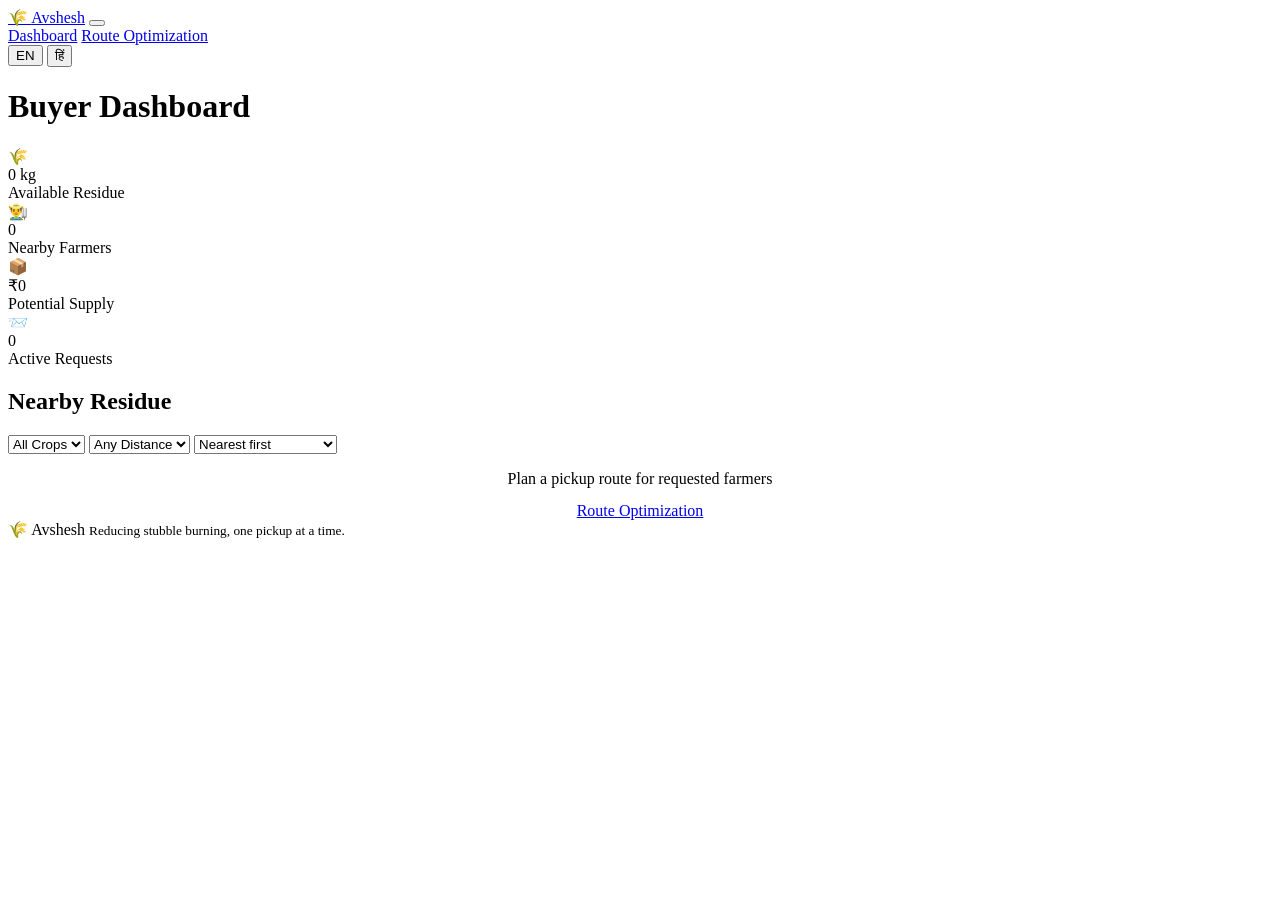
==== buyer.html @ 0f81f550 "Add files via upload" ====
<!DOCTYPE html>
<html lang="en">
<head>
<meta charset="UTF-8" />
<meta name="viewport" content="width=device-width, initial-scale=1.0" />
<title>Avshesh — Buyer Dashboard</title>
<link rel="stylesheet" href="css/style.css" />
<link rel="stylesheet" href="css/enhance.css" />
</head>
<body>

<nav class="navbar">
  <div class="container">
    <a href="index.html" class="brand"><span class="seed">🌾</span> <span data-i18n="brandName">Avshesh</span></a>
    <button class="nav-toggle" aria-label="Menu"><span></span><span></span><span></span></button>
    <div class="nav-links">
      <a href="buyer.html" data-i18n="navDashboard">Dashboard</a>
      <a href="route.html" data-i18n="navRoute">Route Optimization</a>
    </div>
    <div class="nav-actions">
      <div class="lang-switch">
        <button data-lang="en">EN</button>
        <button data-lang="hi">हिं</button>
      </div>
      <div id="nav-user-slot"></div>
    </div>
  </div>
</nav>

<header class="page-header">
  <div class="container page-enter">
    <h1 data-i18n="buyerHeaderTitle">Buyer Dashboard</h1>
    <p class="subtitle" id="buyer-sub"></p>

    <div class="stat-grid">
      <div class="stat-card"><div class="stat-icon">🌾</div><div class="stat-value" id="stat-available">0 kg</div><div class="stat-label" data-i18n="statAvailableResidue">Available Residue</div></div>
      <div class="stat-card"><div class="stat-icon">👨‍🌾</div><div class="stat-value" id="stat-farmers">0</div><div class="stat-label" data-i18n="statNearbyFarmers">Nearby Farmers</div></div>
      <div class="stat-card"><div class="stat-icon">📦</div><div class="stat-value" id="stat-supply">₹0</div><div class="stat-label" data-i18n="statPotentialSupply">Potential Supply</div></div>
      <div class="stat-card"><div class="stat-icon">📨</div><div class="stat-value" id="stat-requests">0</div><div class="stat-label" data-i18n="statActiveRequests">Active Requests</div></div>
    </div>
  </div>
</header>

<main class="container">
  <div class="panel">
    <h2 data-i18n="nearbyResidueTitle">Nearby Residue</h2>
    <div class="filter-bar" style="margin-top:16px;">
      <select id="filter-crop">
        <option value="">All Crops</option>
      </select>
      <select id="filter-distance">
        <option value="0">Any Distance</option>
        <option value="5">Within 5 km</option>
        <option value="10">Within 10 km</option>
        <option value="20">Within 20 km</option>
      </select>
      <select id="filter-sort">
        <option value="distance">Nearest first</option>
        <option value="price">Lowest price first</option>
        <option value="quantity">Largest quantity first</option>
      </select>
    </div>
    <div class="card-list" id="farmer-list"></div>
  </div>

  <div class="panel" style="text-align:center;">
    <p style="margin-bottom:14px;" data-i18n="planRouteCta">Plan a pickup route for requested farmers</p>
    <a href="route.html" class="btn btn-primary" data-i18n="navRoute">Route Optimization</a>
  </div>
</main>

<footer>
  <div class="container">
    <span class="brand"><span class="seed">🌾</span> <span data-i18n="brandName">Avshesh</span></span>
    <small data-i18n="footerTag">Reducing stubble burning, one pickup at a time.</small>
  </div>
</footer>

<div id="toast-stack"></div>

<script src="js/i18n.js"></script>
<script src="js/app.js"></script>
<script src="js/chatbot.js"></script>
<script src="js/onboarding.js"></script>
<script src="js/data.js"></script>
<script src="js/buyer.js"></script>
</body>
</html>
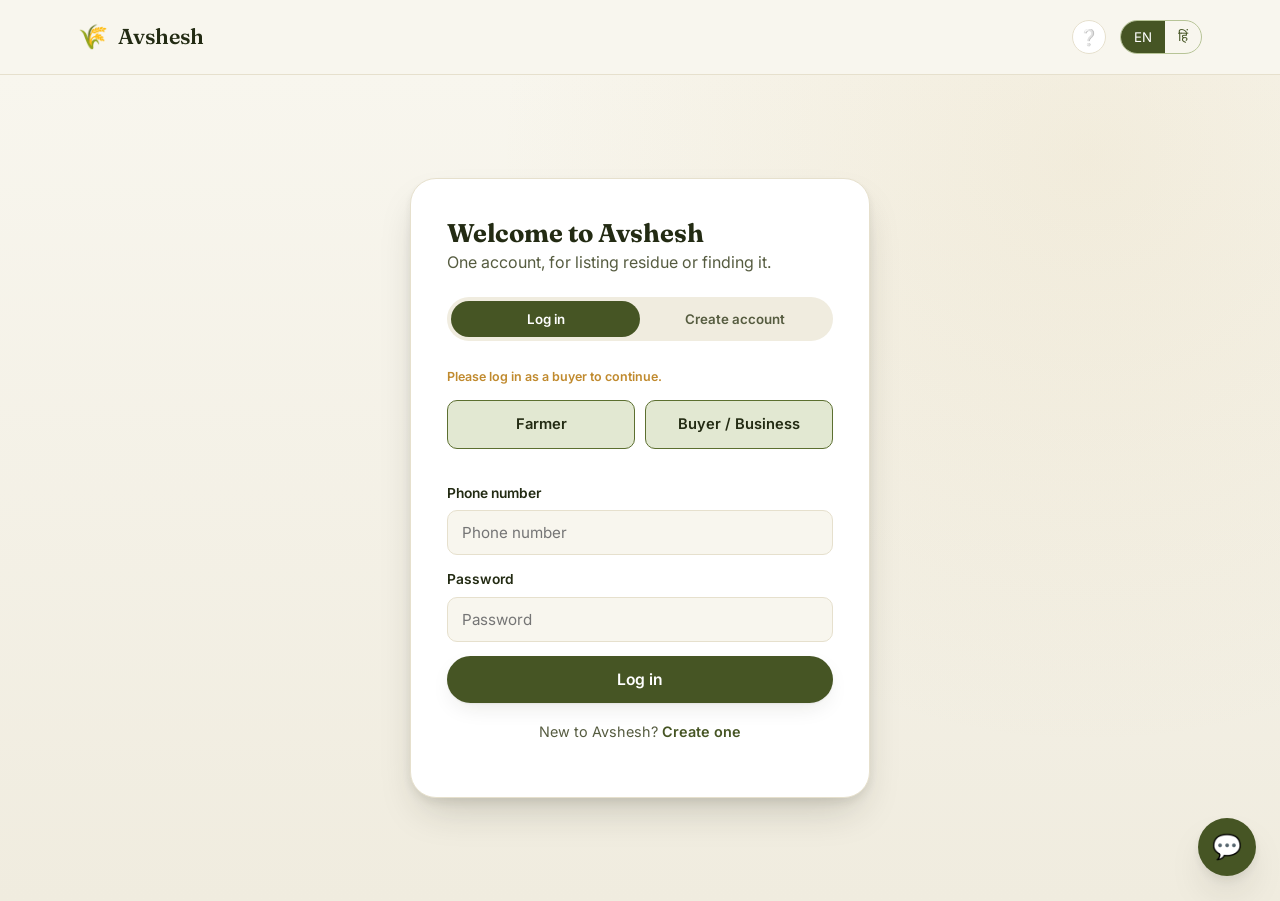
==== commit 43b381f0: "Add files via upload" ====
--- a/buyer.html
+++ b/buyer.html
@@ -4,8 +4,8 @@
 <meta charset="UTF-8" />
 <meta name="viewport" content="width=device-width, initial-scale=1.0" />
 <title>Avshesh — Buyer Dashboard</title>
-<link rel="stylesheet" href="css/style.css" />
-<link rel="stylesheet" href="css/enhance.css" />
+<link rel="stylesheet" href="style.css" />
+<link rel="stylesheet" href="enhance.css" />
 </head>
 <body>
 
@@ -78,11 +78,11 @@
 
 <div id="toast-stack"></div>
 
-<script src="js/i18n.js"></script>
-<script src="js/app.js"></script>
-<script src="js/chatbot.js"></script>
-<script src="js/onboarding.js"></script>
-<script src="js/data.js"></script>
-<script src="js/buyer.js"></script>
+<script src="i18n.js"></script>
+<script src="app.js"></script>
+<script src="chatbot.js"></script>
+<script src="onboarding.js"></script>
+<script src="data.js"></script>
+<script src="buyer.js"></script>
 </body>
 </html>
--- a/style.css
+++ b/style.css
@@ -0,0 +1,509 @@
+/* ============================================================
+   AVSHESH — Crop Residue Marketplace
+   Design tokens: olive green + off-white, warm harvest gold accent
+   ============================================================ */
+
+@import url('https://fonts.googleapis.com/css2?family=Fraunces:opsz,wght@9..144,400;9..144,500;9..144,600;9..144,700&family=Inter:wght@400;500;600;700&family=Noto+Sans+Devanagari:wght@400;500;600;700&display=swap');
+
+:root{
+  /* Core palette */
+  --olive-950:#232b13;
+  --olive-900:#33401b;
+  --olive-800:#465524;
+  --olive-700:#5c6f30;
+  --olive-600:#74883f;
+  --olive-500:#8a9c58;
+  --olive-300:#b7c497;
+  --olive-100:#e2e8d2;
+  --off-white:#f8f6ee;
+  --cream:#f0ecdf;
+  --cream-dark:#e6e0cd;
+  --gold:#c08a2e;
+  --gold-light:#e2b25c;
+  --ink:#232616;
+  --ink-soft:#565c40;
+  --white:#ffffff;
+  --danger:#a8432c;
+  --success:#3f6b3a;
+
+  /* Type */
+  --font-display:'Fraunces', 'Noto Sans Devanagari', serif;
+  --font-body:'Inter', 'Noto Sans Devanagari', sans-serif;
+
+  /* Shape */
+  --radius-sm:10px;
+  --radius-md:16px;
+  --radius-lg:26px;
+  --shadow-soft: 0 1px 2px rgba(35,38,22,0.06), 0 8px 24px -8px rgba(35,38,22,0.14);
+  --shadow-lift: 0 4px 8px rgba(35,38,22,0.08), 0 20px 40px -12px rgba(35,38,22,0.22);
+
+  --container: 1180px;
+}
+
+html[lang="hi"]{
+  --font-body:'Noto Sans Devanagari','Inter', sans-serif;
+  --font-display:'Noto Sans Devanagari','Fraunces', serif;
+}
+
+*,*::before,*::after{ box-sizing:border-box; }
+html{ scroll-behavior:smooth; }
+body{
+  margin:0;
+  background:var(--off-white);
+  color:var(--ink);
+  font-family:var(--font-body);
+  line-height:1.55;
+  -webkit-font-smoothing:antialiased;
+}
+img{ max-width:100%; display:block; }
+a{ color:inherit; text-decoration:none; }
+button{ font-family:inherit; }
+ul{ margin:0; padding:0; list-style:none; }
+h1,h2,h3,h4{ font-family:var(--font-display); color:var(--olive-950); margin:0 0 .4em; line-height:1.15; }
+p{ margin:0 0 1em; color:var(--ink-soft); }
+.container{ max-width:var(--container); margin:0 auto; padding:0 28px; }
+
+@media (prefers-reduced-motion: reduce){
+  *{ animation-duration:0.001ms !important; animation-iteration-count:1 !important; transition-duration:0.001ms !important; scroll-behavior:auto !important; }
+}
+
+:focus-visible{ outline:3px solid var(--gold); outline-offset:2px; border-radius:4px; }
+
+/* ---------------- Texture / field backdrop ---------------- */
+.field-texture{
+  background-image:
+    repeating-linear-gradient(100deg, rgba(90,105,50,0.05) 0px, rgba(90,105,50,0.05) 2px, transparent 2px, transparent 34px);
+}
+
+/* ---------------- Navbar ---------------- */
+.navbar{
+  position:sticky; top:0; z-index:50;
+  background:rgba(248,246,238,0.92);
+  backdrop-filter:blur(10px);
+  border-bottom:1px solid var(--cream-dark);
+}
+.navbar .container{
+  display:flex; align-items:center; justify-content:space-between;
+  height:74px;
+}
+.brand{
+  display:flex; align-items:center; gap:10px;
+  font-family:var(--font-display); font-weight:600; font-size:1.35rem;
+  color:var(--olive-950);
+}
+.brand .seed{ font-size:1.5rem; line-height:1; }
+.nav-links{ display:flex; align-items:center; gap:6px; }
+.nav-links a{
+  padding:9px 16px; border-radius:999px; font-weight:500; font-size:0.95rem;
+  color:var(--ink-soft); transition:background .18s ease, color .18s ease;
+  white-space:nowrap;
+}
+.nav-links a:hover, .nav-links a.active{ background:var(--olive-100); color:var(--olive-950); }
+.nav-actions{ display:flex; align-items:center; gap:10px; }
+.nav-toggle{ display:none; }
+
+.lang-switch{
+  display:flex; border:1.5px solid var(--olive-300); border-radius:999px; overflow:hidden;
+  font-size:.82rem; font-weight:600;
+}
+.lang-switch button{
+  padding:7px 13px; background:transparent; border:none; cursor:pointer; color:var(--olive-800);
+  transition:background .18s ease, color .18s ease;
+}
+.lang-switch button.active{ background:var(--olive-800); color:var(--white); }
+
+.user-chip{
+  display:flex; align-items:center; gap:8px; padding:6px 12px 6px 6px;
+  background:var(--cream); border-radius:999px; font-size:.85rem; font-weight:600; color:var(--olive-950);
+}
+.user-chip .avatar{
+  width:28px; height:28px; border-radius:50%; background:var(--olive-700); color:#fff;
+  display:flex; align-items:center; justify-content:center; font-size:.8rem; font-weight:700;
+}
+.logout-link{ font-size:.78rem; color:var(--ink-soft); margin-left:4px; }
+
+@media (max-width: 900px){
+  .nav-links{
+    position:fixed; inset:74px 0 auto 0; background:var(--off-white);
+    flex-direction:column; align-items:stretch; padding:10px 20px 20px;
+    border-bottom:1px solid var(--cream-dark); box-shadow:var(--shadow-soft);
+    transform:translateY(-8px); opacity:0; pointer-events:none; transition:all .2s ease;
+  }
+  .nav-links.open{ transform:translateY(0); opacity:1; pointer-events:auto; }
+  .nav-links a{ padding:12px 14px; }
+  .nav-toggle{
+    display:flex; flex-direction:column; gap:4px; background:none; border:none; cursor:pointer; padding:8px;
+  }
+  .nav-toggle span{ width:22px; height:2px; background:var(--olive-950); border-radius:2px; }
+}
+
+/* ---------------- Buttons ---------------- */
+.btn{
+  display:inline-flex; align-items:center; justify-content:center; gap:8px;
+  padding:13px 26px; border-radius:999px; font-weight:600; font-size:0.98rem;
+  border:1.5px solid transparent; cursor:pointer; transition:transform .16s ease, box-shadow .16s ease, background .16s ease, color .16s ease;
+  white-space:nowrap;
+}
+.btn:active{ transform:scale(0.97); }
+.btn-primary{ background:var(--olive-800); color:var(--white); box-shadow:var(--shadow-soft); }
+.btn-primary:hover{ background:var(--olive-900); box-shadow:var(--shadow-lift); }
+.btn-gold{ background:var(--gold); color:var(--white); box-shadow:var(--shadow-soft); }
+.btn-gold:hover{ background:#a87423; box-shadow:var(--shadow-lift); }
+.btn-outline{ background:transparent; border-color:var(--olive-700); color:var(--olive-900); }
+.btn-outline:hover{ background:var(--olive-100); }
+.btn-ghost{ background:transparent; color:var(--ink-soft); }
+.btn-ghost:hover{ color:var(--olive-950); }
+.btn-sm{ padding:8px 16px; font-size:.85rem; }
+.btn-block{ width:100%; }
+.btn[disabled]{ opacity:.5; cursor:not-allowed; }
+
+/* ---------------- Hero ---------------- */
+.hero{
+  position:relative; overflow:hidden;
+  padding:76px 0 60px;
+}
+.hero-grid{
+  display:grid; grid-template-columns:1.1fr 0.9fr; gap:56px; align-items:center;
+}
+.eyebrow-free-label{ /* just a small kicker, plain sentence case, no tracking/caps */
+  color:var(--gold); font-weight:600; font-size:.95rem; margin-bottom:14px;
+}
+.hero h1{
+  font-size:clamp(2.4rem, 4.4vw, 3.6rem); font-weight:600; letter-spacing:-0.01em;
+  max-width:12ch;
+}
+.hero p.lead{ font-size:1.15rem; max-width:46ch; color:var(--ink-soft); }
+.hero-actions{ display:flex; gap:14px; margin-top:30px; flex-wrap:wrap; }
+
+.role-card{
+  display:flex; align-items:center; gap:16px; padding:18px 22px; border-radius:var(--radius-md);
+  background:var(--white); box-shadow:var(--shadow-soft); border:1px solid var(--cream-dark);
+  transition:transform .18s ease, box-shadow .18s ease; min-width:230px;
+}
+.role-card:hover{ transform:translateY(-3px); box-shadow:var(--shadow-lift); }
+.role-card .icon{
+  width:48px; height:48px; border-radius:14px; display:flex; align-items:center; justify-content:center;
+  font-size:1.5rem; background:var(--olive-100); flex-shrink:0;
+}
+.role-card strong{ display:block; color:var(--olive-950); font-size:1.02rem; }
+.role-card span{ font-size:.85rem; color:var(--ink-soft); }
+
+/* Field illustration */
+.field-scene{
+  position:relative; height:380px; border-radius:var(--radius-lg);
+  background:linear-gradient(180deg, #eef1e0 0%, var(--cream) 55%, var(--olive-100) 100%);
+  overflow:hidden; box-shadow:var(--shadow-lift);
+}
+.field-scene svg{ position:absolute; inset:0; width:100%; height:100%; }
+.field-scene .sun{ animation:float-slow 6s ease-in-out infinite; }
+@keyframes float-slow{ 0%,100%{ transform:translateY(0);} 50%{ transform:translateY(-8px);} }
+.field-scene .stalk{ transform-origin:bottom center; animation:sway 4.5s ease-in-out infinite; }
+.field-scene .stalk:nth-child(odd){ animation-delay:.4s; }
+@keyframes sway{ 0%,100%{ transform:rotate(-2.5deg);} 50%{ transform:rotate(2.5deg);} }
+
+/* ---------------- Flow diagram ---------------- */
+.flow-section{ padding:70px 0; background:var(--cream); }
+.flow-row{
+  display:flex; align-items:center; justify-content:center; gap:0; flex-wrap:wrap; margin-top:36px;
+}
+.flow-step{
+  display:flex; flex-direction:column; align-items:center; gap:10px; width:150px; text-align:center;
+}
+.flow-step .bubble{
+  width:64px; height:64px; border-radius:50%; background:var(--white); box-shadow:var(--shadow-soft);
+  display:flex; align-items:center; justify-content:center; font-size:1.6rem; border:2px solid var(--olive-300);
+}
+.flow-step span{ font-size:.86rem; font-weight:600; color:var(--olive-950); }
+.flow-arrow{ color:var(--olive-500); font-size:1.4rem; padding:0 6px; }
+@media (max-width:900px){
+  .flow-row{ flex-direction:column; }
+  .flow-arrow{ transform:rotate(90deg); padding:6px 0; }
+}
+
+/* ---------------- Feature / stat cards ---------------- */
+.section{ padding:70px 0; }
+.section-head{ max-width:640px; margin:0 auto 40px; text-align:center; }
+.section-head h2{ font-size:clamp(1.7rem,3vw,2.3rem); }
+
+.card-grid{ display:grid; grid-template-columns:repeat(3, 1fr); gap:24px; }
+@media (max-width:900px){ .card-grid{ grid-template-columns:1fr; } }
+
+.feature-card{
+  background:var(--white); border-radius:var(--radius-md); padding:30px 26px;
+  border:1px solid var(--cream-dark); box-shadow:var(--shadow-soft);
+  transition:transform .18s ease, box-shadow .18s ease;
+}
+.feature-card:hover{ transform:translateY(-4px); box-shadow:var(--shadow-lift); }
+.feature-card .icon{
+  width:52px; height:52px; border-radius:14px; background:var(--olive-100); display:flex; align-items:center;
+  justify-content:center; font-size:1.5rem; margin-bottom:16px;
+}
+.feature-card h3{ font-size:1.1rem; }
+
+.impact-strip{
+  background:var(--olive-950); color:var(--white); border-radius:var(--radius-lg); padding:44px 36px;
+  display:grid; grid-template-columns:repeat(4,1fr); gap:24px; text-align:center;
+  background-image:radial-gradient(circle at 15% 20%, rgba(194,157,72,0.16), transparent 40%);
+}
+@media (max-width:900px){ .impact-strip{ grid-template-columns:repeat(2,1fr); } }
+.impact-strip .num{ font-family:var(--font-display); font-size:2.1rem; color:var(--gold-light); font-weight:600; }
+.impact-strip .label{ color:var(--olive-100); font-size:.9rem; margin-top:4px; }
+.impact-note{ text-align:center; font-size:.82rem; color:var(--ink-soft); margin-top:16px; font-style:italic; }
+
+/* ---------------- Dashboard layout ---------------- */
+.page-header{ padding:40px 0 8px; }
+.page-header h1{ font-size:1.9rem; }
+.page-header .subtitle{ color:var(--ink-soft); }
+
+.stat-grid{ display:grid; grid-template-columns:repeat(4, 1fr); gap:18px; margin:26px 0 10px; }
+@media (max-width:900px){ .stat-grid{ grid-template-columns:repeat(2,1fr); } }
+.stat-card{
+  background:var(--white); border:1px solid var(--cream-dark); border-radius:var(--radius-md);
+  padding:20px 20px; box-shadow:var(--shadow-soft);
+}
+.stat-card .stat-icon{ font-size:1.4rem; margin-bottom:8px; }
+.stat-card .stat-value{ font-family:var(--font-display); font-size:1.7rem; color:var(--olive-950); font-weight:600; }
+.stat-card .stat-label{ color:var(--ink-soft); font-size:.86rem; margin-top:2px; }
+
+.panel{
+  background:var(--white); border:1px solid var(--cream-dark); border-radius:var(--radius-lg);
+  padding:30px; box-shadow:var(--shadow-soft); margin-bottom:28px;
+}
+.panel h2{ font-size:1.3rem; }
+.two-col{ display:grid; grid-template-columns:1.1fr 0.9fr; gap:26px; align-items:start; }
+@media (max-width:980px){ .two-col{ grid-template-columns:1fr; } }
+
+/* Forms */
+.form-grid{ display:grid; grid-template-columns:1fr 1fr; gap:16px 18px; }
+@media (max-width:640px){ .form-grid{ grid-template-columns:1fr; } }
+.field{ display:flex; flex-direction:column; gap:6px; }
+.field.full{ grid-column:1 / -1; }
+.field label{ font-size:.86rem; font-weight:600; color:var(--olive-950); }
+.field input, .field select, .field textarea{
+  padding:12px 14px; border-radius:var(--radius-sm); border:1.5px solid var(--cream-dark);
+  background:var(--off-white); font-size:.95rem; font-family:inherit; color:var(--ink);
+  transition:border-color .16s ease, background .16s ease;
+}
+.field input:focus, .field select:focus, .field textarea:focus{
+  border-color:var(--olive-600); background:var(--white); outline:none;
+}
+.hint{ font-size:.78rem; color:var(--ink-soft); }
+
+/* Buyer / listing cards */
+.card-list{ display:flex; flex-direction:column; gap:16px; }
+.entity-card{
+  display:grid; grid-template-columns:auto 1fr auto; gap:18px; align-items:center;
+  background:var(--white); border:1px solid var(--cream-dark); border-radius:var(--radius-md);
+  padding:18px 20px; box-shadow:var(--shadow-soft); transition:box-shadow .18s ease, transform .18s ease;
+}
+.entity-card:hover{ box-shadow:var(--shadow-lift); transform:translateY(-2px); }
+@media (max-width:700px){ .entity-card{ grid-template-columns:1fr; text-align:left; } }
+.entity-avatar{
+  width:54px; height:54px; border-radius:14px; background:var(--olive-100); display:flex; align-items:center;
+  justify-content:center; font-size:1.5rem; flex-shrink:0;
+}
+.entity-main strong{ font-size:1.05rem; color:var(--olive-950); display:block; }
+.entity-meta{ display:flex; gap:14px; flex-wrap:wrap; margin-top:6px; font-size:.85rem; color:var(--ink-soft); }
+.entity-meta b{ color:var(--ink); }
+.entity-actions{ display:flex; flex-direction:column; align-items:flex-end; gap:8px; }
+@media (max-width:700px){ .entity-actions{ align-items:flex-start; flex-direction:row; flex-wrap:wrap; } }
+
+.match-badge{
+  display:inline-flex; align-items:center; gap:6px; font-weight:700; font-size:.86rem;
+  padding:5px 12px; border-radius:999px; background:var(--olive-100); color:var(--olive-900);
+}
+.match-badge.high{ background:#e4f0dc; color:var(--success); }
+.match-badge.mid{ background:#f4ecd6; color:var(--gold); }
+.match-badge.low{ background:#f2e3dd; color:var(--danger); }
+
+.tag{
+  display:inline-block; padding:4px 11px; border-radius:999px; font-size:.78rem; font-weight:600;
+  background:var(--cream); color:var(--olive-800);
+}
+.status-pill{ padding:4px 12px; border-radius:999px; font-size:.78rem; font-weight:700; }
+.status-pill.available{ background:#e4f0dc; color:var(--success); }
+.status-pill.pending{ background:#f4ecd6; color:var(--gold); }
+
+/* filters */
+.filter-bar{ display:flex; gap:12px; flex-wrap:wrap; margin-bottom:22px; }
+.filter-bar select, .filter-bar input{
+  padding:9px 14px; border-radius:999px; border:1.5px solid var(--cream-dark); background:var(--white);
+  font-size:.86rem; color:var(--ink);
+}
+
+/* Best match highlight box */
+.best-match-box{
+  border-radius:var(--radius-lg); padding:26px 28px; background:linear-gradient(135deg, var(--olive-800), var(--olive-950));
+  color:var(--white); position:relative; overflow:hidden;
+}
+.best-match-box::after{
+  content:"🌾"; position:absolute; right:-10px; bottom:-24px; font-size:7rem; opacity:.12;
+}
+.best-match-box .label{ font-size:.85rem; color:var(--olive-100); margin-bottom:6px; }
+.best-match-box .name{ font-family:var(--font-display); font-size:1.6rem; font-weight:600; }
+.best-match-box .row{ display:flex; gap:22px; margin-top:14px; flex-wrap:wrap; }
+.best-match-box .row div{ font-size:.9rem; color:var(--olive-100); }
+.best-match-box .row b{ display:block; color:var(--white); font-size:1.05rem; }
+
+/* Impact block */
+.impact-block{
+  border-radius:var(--radius-md); padding:22px 24px; background:var(--cream);
+  border:1px dashed var(--olive-500);
+}
+.impact-block .rows{ display:flex; gap:26px; margin-top:12px; flex-wrap:wrap; }
+.impact-block .rows div{ font-size:.9rem; }
+.impact-block .rows b{ display:block; font-size:1.3rem; color:var(--olive-900); font-family:var(--font-display); }
+.impact-block small{ display:block; margin-top:12px; color:var(--ink-soft); font-style:italic; }
+
+/* Route page */
+.route-map{
+  position:relative; background:linear-gradient(180deg, #eef1e0, var(--cream));
+  border-radius:var(--radius-lg); padding:30px; min-height:420px; box-shadow:var(--shadow-soft);
+  border:1px solid var(--cream-dark); overflow:hidden;
+}
+.route-svg{ width:100%; height:420px; }
+.route-path{ stroke:var(--olive-600); stroke-width:3; fill:none; stroke-dasharray:8 8; transition:d .5s ease; }
+.route-marker circle{ transition:cx .5s ease, cy .5s ease; }
+.route-marker text{ font-family:var(--font-body); font-size:12px; font-weight:600; fill:var(--olive-950); }
+.route-list{ display:flex; flex-direction:column; gap:10px; margin-top:18px; }
+.route-list li{
+  display:flex; align-items:center; gap:12px; padding:10px 14px; background:var(--white);
+  border-radius:var(--radius-sm); border:1px solid var(--cream-dark); font-size:.9rem;
+}
+.route-list .order-num{
+  width:26px; height:26px; border-radius:50%; background:var(--olive-800); color:#fff; font-weight:700;
+  font-size:.8rem; display:flex; align-items:center; justify-content:center; flex-shrink:0;
+}
+.ai-note{
+  font-size:.82rem; color:var(--ink-soft); background:var(--cream); padding:10px 16px; border-radius:var(--radius-sm);
+  display:inline-block; margin-top:10px; border-left:3px solid var(--gold);
+}
+
+/* ---------------- Login page ---------------- */
+.auth-wrap{
+  min-height:calc(100vh - 74px); display:flex; align-items:center; justify-content:center;
+  padding:50px 20px; background:
+    radial-gradient(circle at 85% 10%, rgba(194,157,72,0.10), transparent 45%),
+    linear-gradient(180deg, var(--off-white), var(--cream));
+}
+.auth-card{
+  width:100%; max-width:460px; background:var(--white); border-radius:var(--radius-lg);
+  box-shadow:var(--shadow-lift); padding:40px 36px; border:1px solid var(--cream-dark);
+  animation:rise-in .5s ease both;
+}
+@keyframes rise-in{ from{ opacity:0; transform:translateY(14px);} to{ opacity:1; transform:translateY(0);} }
+.auth-tabs{ display:flex; background:var(--cream); border-radius:999px; padding:4px; margin-bottom:26px; }
+.auth-tabs button{
+  flex:1; padding:10px; border:none; background:transparent; border-radius:999px; cursor:pointer;
+  font-weight:600; color:var(--ink-soft); transition:background .18s ease, color .18s ease;
+}
+.auth-tabs button.active{ background:var(--olive-800); color:#fff; }
+.role-toggle{ display:flex; gap:10px; margin-bottom:20px; }
+.role-toggle label{
+  flex:1; display:flex; align-items:center; justify-content:center; gap:8px; padding:12px;
+  border:1.5px solid var(--cream-dark); border-radius:var(--radius-sm); cursor:pointer; font-weight:600;
+  font-size:.92rem; color:var(--ink-soft); transition:all .16s ease;
+}
+.role-toggle input{ display:none; }
+.role-toggle input:checked + span{ color:var(--olive-950); }
+.role-toggle label:has(input:checked),
+.role-toggle label.is-selected{ border-color:var(--olive-700); background:var(--olive-100); color:var(--olive-950); }
+.auth-form{ display:flex; flex-direction:column; gap:14px; }
+.auth-switch{ text-align:center; margin-top:18px; font-size:.9rem; color:var(--ink-soft); }
+.auth-switch a{ color:var(--olive-800); font-weight:600; cursor:pointer; }
+.auth-error{ color:var(--danger); font-size:.85rem; display:none; }
+.auth-error.show{ display:block; }
+
+/* ---------------- Notifications (toast) ---------------- */
+#toast-stack{
+  position:fixed; top:90px; right:24px; z-index:200; display:flex; flex-direction:column; gap:12px;
+  max-width:340px;
+}
+.toast{
+  background:var(--olive-950); color:var(--white); padding:14px 18px; border-radius:var(--radius-sm);
+  box-shadow:var(--shadow-lift); font-size:.88rem; display:flex; gap:10px; align-items:flex-start;
+  animation:toast-in .3s ease both;
+}
+.toast .t-icon{ font-size:1.1rem; }
+.toast strong{ display:block; margin-bottom:2px; }
+.toast.leaving{ animation:toast-out .25s ease forwards; }
+@keyframes toast-in{ from{ opacity:0; transform:translateX(30px);} to{ opacity:1; transform:translateX(0);} }
+@keyframes toast-out{ to{ opacity:0; transform:translateX(30px) scale(.96);} }
+
+/* ---------------- Footer ---------------- */
+footer{ background:var(--olive-950); color:var(--olive-100); padding:36px 0; margin-top:40px; }
+footer .container{ display:flex; justify-content:space-between; align-items:center; flex-wrap:wrap; gap:14px; }
+footer .brand{ color:var(--white); }
+footer small{ color:var(--olive-300); }
+
+/* ---------------- Empty state ---------------- */
+.empty-state{ text-align:center; padding:40px 20px; color:var(--ink-soft); }
+.empty-state .icon{ font-size:2.4rem; margin-bottom:10px; }
+
+/* Fade-in for main content (one orchestrated reveal per page load) */
+.page-enter{ animation:page-in .5s ease both; }
+@keyframes page-in{ from{ opacity:0; transform:translateY(10px);} to{ opacity:1; transform:translateY(0);} }
+
+/* ============================================================
+   Interactive glow — cards glow toward the cursor on hover, and
+   buttons get a quick diagonal shine sweep. Purely a hover/pointer
+   response; respects prefers-reduced-motion via the rule above.
+   ============================================================ */
+.feature-card, .role-card, .stat-card, .entity-card,
+.best-match-box, .impact-block, .flow-step .bubble, .auth-card{
+  position:relative;
+  isolation:isolate;
+}
+.feature-card::before, .role-card::before, .stat-card::before, .entity-card::before,
+.best-match-box::before, .impact-block::before, .flow-step .bubble::before, .auth-card::before{
+  content:"";
+  position:absolute;
+  inset:0;
+  z-index:-1;
+  border-radius:inherit;
+  background:radial-gradient(160px circle at var(--mx,50%) var(--my,50%), rgba(255,255,255,0.9), rgba(255,255,255,0) 65%);
+  opacity:0;
+  transition:opacity .35s ease;
+  pointer-events:none;
+}
+.feature-card:hover::before, .role-card:hover::before, .stat-card:hover::before, .entity-card:hover::before,
+.best-match-box:hover::before, .impact-block:hover::before, .flow-step .bubble:hover::before, .auth-card:hover::before{
+  opacity:1;
+}
+/* Warm gold glow on the dark best-match panel instead of white */
+.best-match-box::before{
+  background:radial-gradient(220px circle at var(--mx,50%) var(--my,50%), rgba(226,178,92,0.55), rgba(226,178,92,0) 65%);
+}
+
+/* Buttons: quick shine sweep across on hover */
+.btn{ position:relative; overflow:hidden; isolation:isolate; }
+.btn::after{
+  content:"";
+  position:absolute;
+  top:0; left:-60%;
+  width:40%; height:100%;
+  background:linear-gradient(120deg, transparent, rgba(255,255,255,0.55), transparent);
+  transform:skewX(-20deg);
+  transition:left .55s ease;
+  pointer-events:none;
+  z-index:1;
+}
+.btn:hover::after{ left:130%; }
+
+/* Tiny sparkle accent that blinks on card hover, for a touch of glitter */
+.feature-card::after, .role-card::after, .entity-card::after{
+  content:"✦";
+  position:absolute;
+  top:14px; right:16px;
+  font-size:.85rem;
+  color:var(--gold-light);
+  opacity:0;
+  transform:scale(0.5) rotate(-15deg);
+  transition:opacity .3s ease, transform .3s ease;
+  pointer-events:none;
+  z-index:2;
+}
+.feature-card:hover::after, .role-card:hover::after, .entity-card:hover::after{
+  opacity:1;
+  transform:scale(1) rotate(0deg);
+}
--- a/enhance.css
+++ b/enhance.css
@@ -0,0 +1,173 @@
+/* ============================================================
+   AVSHESH — enhance.css
+   Styles for two additive features: the AI Chatbot Assistant and
+   the First-Time User Guided Tour. Built entirely from the design
+   tokens already defined in style.css (colors, radii, shadows,
+   fonts) so both features feel native to the existing site.
+   Load this file AFTER style.css.
+   ============================================================ */
+
+/* ---------------- Take Tour Again (navbar) ---------------- */
+.tour-restart-btn{
+  display:inline-flex; align-items:center; justify-content:center;
+  width:34px; height:34px; border-radius:50%; border:1.5px solid var(--cream-dark);
+  background:var(--white); color:var(--olive-800); font-size:1rem; cursor:pointer;
+  transition:background .16s ease, border-color .16s ease, transform .16s ease;
+  margin-right:4px; flex-shrink:0;
+}
+.tour-restart-btn:hover{ background:var(--olive-100); border-color:var(--olive-500); transform:translateY(-1px); }
+
+/* ================================================================
+   CHATBOT
+   ================================================================ */
+.av-chat-fab{
+  position:fixed; right:24px; bottom:24px; z-index:400;
+  width:58px; height:58px; border-radius:50%; border:none; cursor:pointer;
+  background:var(--olive-800); color:var(--white); box-shadow:var(--shadow-lift);
+  display:flex; align-items:center; justify-content:center; font-size:1.5rem;
+  transition:transform .18s ease, background .18s ease;
+}
+.av-chat-fab:hover{ background:var(--olive-900); transform:translateY(-2px) scale(1.04); }
+.av-chat-fab:active{ transform:scale(0.95); }
+.av-chat-fab-icon{ line-height:1; }
+
+.av-chat-panel{
+  position:fixed; right:24px; bottom:94px; z-index:401;
+  width:360px; max-width:calc(100vw - 32px);
+  height:min(520px, calc(100vh - 140px));
+  background:var(--white); border-radius:var(--radius-lg); border:1px solid var(--cream-dark);
+  box-shadow:var(--shadow-lift); display:flex; flex-direction:column; overflow:hidden;
+  opacity:0; transform:translateY(16px) scale(0.98); pointer-events:none;
+  transition:opacity .2s ease, transform .2s ease;
+}
+.av-chat-panel.open{ opacity:1; transform:translateY(0) scale(1); pointer-events:auto; }
+.av-chat-panel[hidden]{ display:none; }
+
+.av-chat-header{
+  background:var(--olive-950); color:var(--white); padding:16px 18px;
+  display:flex; align-items:center; justify-content:space-between; flex-shrink:0;
+  background-image:radial-gradient(circle at 90% 0%, rgba(226,178,92,0.18), transparent 55%);
+}
+.av-chat-header-title{ display:flex; align-items:center; gap:10px; }
+.av-chat-avatar{
+  width:34px; height:34px; border-radius:50%; background:rgba(255,255,255,0.14);
+  display:flex; align-items:center; justify-content:center; font-size:1.1rem; flex-shrink:0;
+}
+.av-chat-header-title strong{ display:block; font-family:var(--font-display); font-size:.98rem; }
+.av-chat-header-title span{ display:block; font-size:.74rem; color:var(--olive-100); margin-top:1px; }
+.av-chat-close{
+  background:none; border:none; color:var(--olive-100); font-size:1rem; cursor:pointer;
+  width:28px; height:28px; border-radius:50%; display:flex; align-items:center; justify-content:center;
+  transition:background .16s ease, color .16s ease;
+}
+.av-chat-close:hover{ background:rgba(255,255,255,0.12); color:var(--white); }
+
+.av-chat-messages{
+  flex:1; overflow-y:auto; padding:16px 16px 6px; display:flex; flex-direction:column; gap:10px;
+  background:var(--off-white);
+}
+.av-chat-msg{
+  max-width:82%; padding:10px 13px; border-radius:14px; font-size:.88rem; line-height:1.45;
+  animation:av-msg-in .22s ease both;
+}
+@keyframes av-msg-in{ from{ opacity:0; transform:translateY(6px);} to{ opacity:1; transform:translateY(0);} }
+.av-chat-msg-bot{
+  align-self:flex-start; background:var(--olive-100); color:var(--ink); border-bottom-left-radius:4px;
+}
+.av-chat-msg-user{
+  align-self:flex-end; background:var(--olive-800); color:var(--white); border-bottom-right-radius:4px;
+}
+.av-chat-typing{ display:flex; gap:4px; align-items:center; padding:12px 14px; }
+.av-chat-typing span{
+  width:6px; height:6px; border-radius:50%; background:var(--olive-700); opacity:.6;
+  animation:av-typing 1s ease-in-out infinite;
+}
+.av-chat-typing span:nth-child(2){ animation-delay:.15s; }
+.av-chat-typing span:nth-child(3){ animation-delay:.3s; }
+@keyframes av-typing{ 0%,60%,100%{ transform:translateY(0); opacity:.5; } 30%{ transform:translateY(-4px); opacity:1; } }
+
+.av-chat-suggestions{
+  display:flex; flex-wrap:wrap; gap:8px; padding:10px 16px; background:var(--off-white); flex-shrink:0;
+}
+.av-chat-chip{
+  background:var(--white); border:1.5px solid var(--cream-dark); color:var(--olive-900);
+  padding:7px 12px; border-radius:999px; font-size:.78rem; font-weight:600; cursor:pointer;
+  transition:background .16s ease, border-color .16s ease;
+}
+.av-chat-chip:hover{ background:var(--olive-100); border-color:var(--olive-500); }
+
+.av-chat-input-row{
+  display:flex; gap:8px; padding:12px; border-top:1px solid var(--cream-dark); background:var(--white); flex-shrink:0;
+}
+.av-chat-input{
+  flex:1; padding:11px 14px; border-radius:999px; border:1.5px solid var(--cream-dark);
+  background:var(--off-white); font-size:.88rem; font-family:inherit; color:var(--ink);
+  transition:border-color .16s ease, background .16s ease;
+}
+.av-chat-input:focus{ outline:none; border-color:var(--olive-600); background:var(--white); }
+.av-chat-send{
+  width:42px; height:42px; border-radius:50%; border:none; background:var(--olive-800); color:var(--white);
+  font-size:1rem; cursor:pointer; flex-shrink:0; display:flex; align-items:center; justify-content:center;
+  transition:background .16s ease, transform .16s ease;
+}
+.av-chat-send:hover{ background:var(--olive-900); }
+.av-chat-send:active{ transform:scale(0.94); }
+
+@media (max-width:560px){
+  .av-chat-fab{ right:16px; bottom:16px; width:54px; height:54px; }
+  .av-chat-panel{
+    right:8px; left:8px; bottom:8px; width:auto; max-width:none;
+    height:min(72vh, 560px); border-radius:var(--radius-lg);
+  }
+}
+
+/* ================================================================
+   ONBOARDING TOUR
+   ================================================================ */
+.av-tour-overlay{ position:fixed; inset:0; z-index:500; pointer-events:none; }
+
+.av-tour-spotlight{
+  position:fixed; border-radius:14px; border:2px solid var(--gold-light);
+  box-shadow:0 0 0 9999px rgba(35,38,22,0.58), var(--shadow-lift);
+  transition:top .35s ease, left .35s ease, width .35s ease, height .35s ease, opacity .25s ease;
+  pointer-events:none;
+}
+
+.av-tour-tooltip{
+  position:fixed; z-index:501; width:300px; max-width:calc(100vw - 24px);
+  background:var(--white); border-radius:var(--radius-md); box-shadow:var(--shadow-lift);
+  padding:18px 20px; pointer-events:auto;
+  animation:av-tour-in .25s ease both;
+}
+@keyframes av-tour-in{ from{ opacity:0; transform:translateY(8px);} to{ opacity:1; transform:translateY(0);} }
+.av-tour-tooltip.av-tour-done{ width:320px; text-align:center; }
+
+.av-tour-progress{ font-size:.72rem; font-weight:700; letter-spacing:.02em; color:var(--gold); margin-bottom:6px; }
+.av-tour-tooltip h4{ font-size:1.02rem; margin:0 0 6px; color:var(--olive-950); }
+.av-tour-tooltip p{ font-size:.86rem; color:var(--ink-soft); margin:0 0 16px; }
+
+.av-tour-actions{ display:flex; align-items:center; justify-content:space-between; gap:10px; }
+.av-tour-skip{
+  background:none; border:none; color:var(--ink-soft); font-size:.8rem; cursor:pointer; padding:6px 4px;
+  text-decoration:underline; text-underline-offset:2px;
+}
+.av-tour-skip:hover{ color:var(--ink); }
+.av-tour-nav-btns{ display:flex; gap:8px; }
+.av-tour-back, .av-tour-next{
+  border-radius:999px; font-weight:600; font-size:.82rem; cursor:pointer; padding:8px 16px; border:1.5px solid transparent;
+  transition:background .16s ease, transform .16s ease;
+}
+.av-tour-back{ background:transparent; border-color:var(--olive-700); color:var(--olive-900); }
+.av-tour-back:hover{ background:var(--olive-100); }
+.av-tour-back:disabled{ opacity:.4; cursor:not-allowed; }
+.av-tour-next{ background:var(--olive-800); color:var(--white); }
+.av-tour-next:hover{ background:var(--olive-900); }
+.av-tour-next:active{ transform:scale(0.96); }
+
+@media (max-width:560px){
+  .av-tour-tooltip{
+    left:12px !important; right:12px; width:auto !important; max-width:none;
+    bottom:16px !important; top:auto !important;
+  }
+  .av-tour-tooltip.av-tour-done{ top:50% !important; bottom:auto !important; transform:translateY(-50%) !important; }
+}
